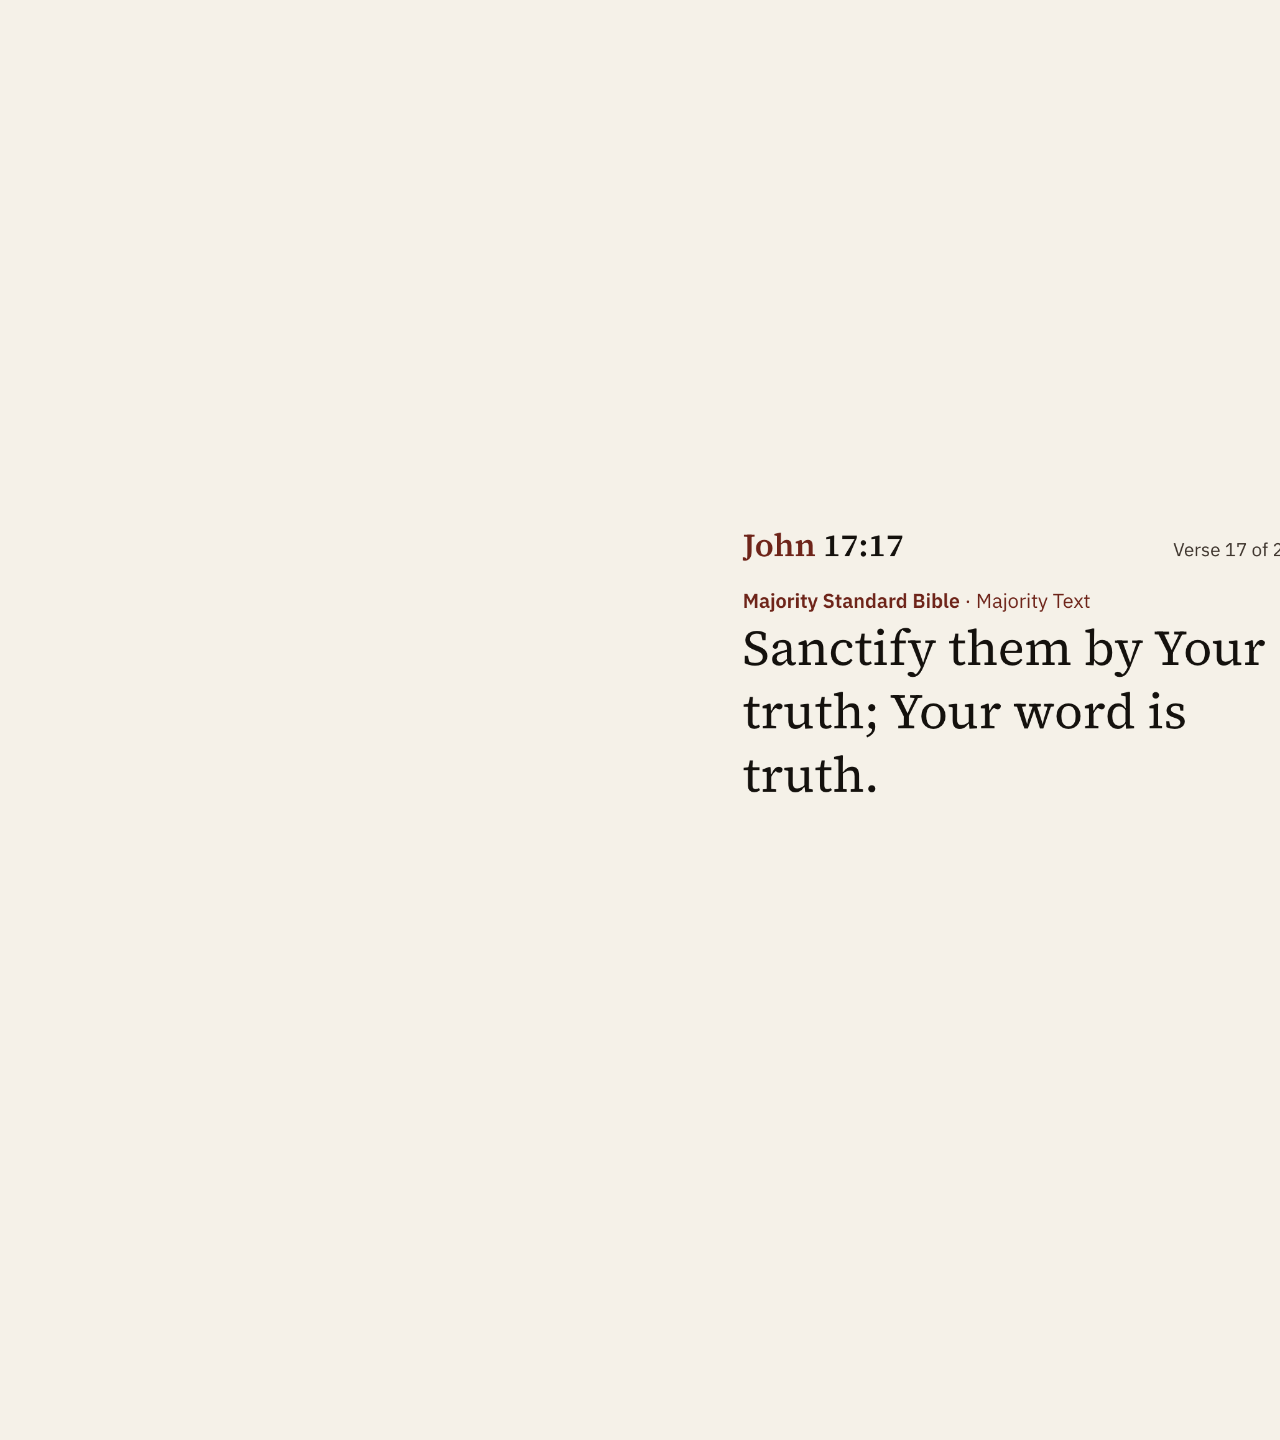
==== branding/banner.html @ 8f9df1e6 "Add channel banner from an app screenshot; pick watermark and profile The app now accepts ?ref=...&f" ====
<!doctype html>
<html lang="en">
<head>
<meta charset="utf-8">
<title>Channel banner</title>
<!--
  YouTube banner, 2560 × 1440. Phones show only the centre 1546 × 423, so the verse
  content is fitted inside that box. The picture is a real screenshot of the app
  (stage.png, made by banner.sh). Add ?guides=1 to see the safe area.
-->
<style>
html, body { margin: 0; }
body { width: 2560px; height: 1440px; position: relative; overflow: hidden; background: #F5F1E8; }
#clip { position: absolute; overflow: hidden; }
img { position: absolute; }
.guide { position: absolute; left: 507px; top: 508px; width: 1546px; height: 423px; outline: 4px dashed #c00; }
</style>
</head>
<body>
<div id="clip"><img id="shot" src="stage.png" alt=""></div>
<script>
// Content box inside the 1920 × 1080 screenshot (header to last line), measured from the image.
const content = { x0: 90, y0: 84, x1: 1830, y1: 726 };
const safe = { x: 507, y: 508, w: 1546, h: 423 };
const pad = 12;
const s = Math.min((safe.w - 2 * pad) / (content.x1 - content.x0), (safe.h - 2 * pad) / (content.y1 - content.y0));
// Show only the content box (so the column rule doesn't run past the text), centred in the safe area.
const clip = document.getElementById("clip"), img = document.getElementById("shot");
const cw = (content.x1 - content.x0) * s, chh = (content.y1 - content.y0) * s;
Object.assign(clip.style, { width: cw + "px", height: chh + "px", left: safe.x + (safe.w - cw) / 2 + "px", top: safe.y + (safe.h - chh) / 2 + "px" });
Object.assign(img.style, { width: 1920 * s + "px", left: -content.x0 * s + "px", top: -content.y0 * s + "px" });
if (new URLSearchParams(location.search).get("guides")) document.body.insertAdjacentHTML("beforeend", '<div class="guide"></div>');
</script>
</body>
</html>
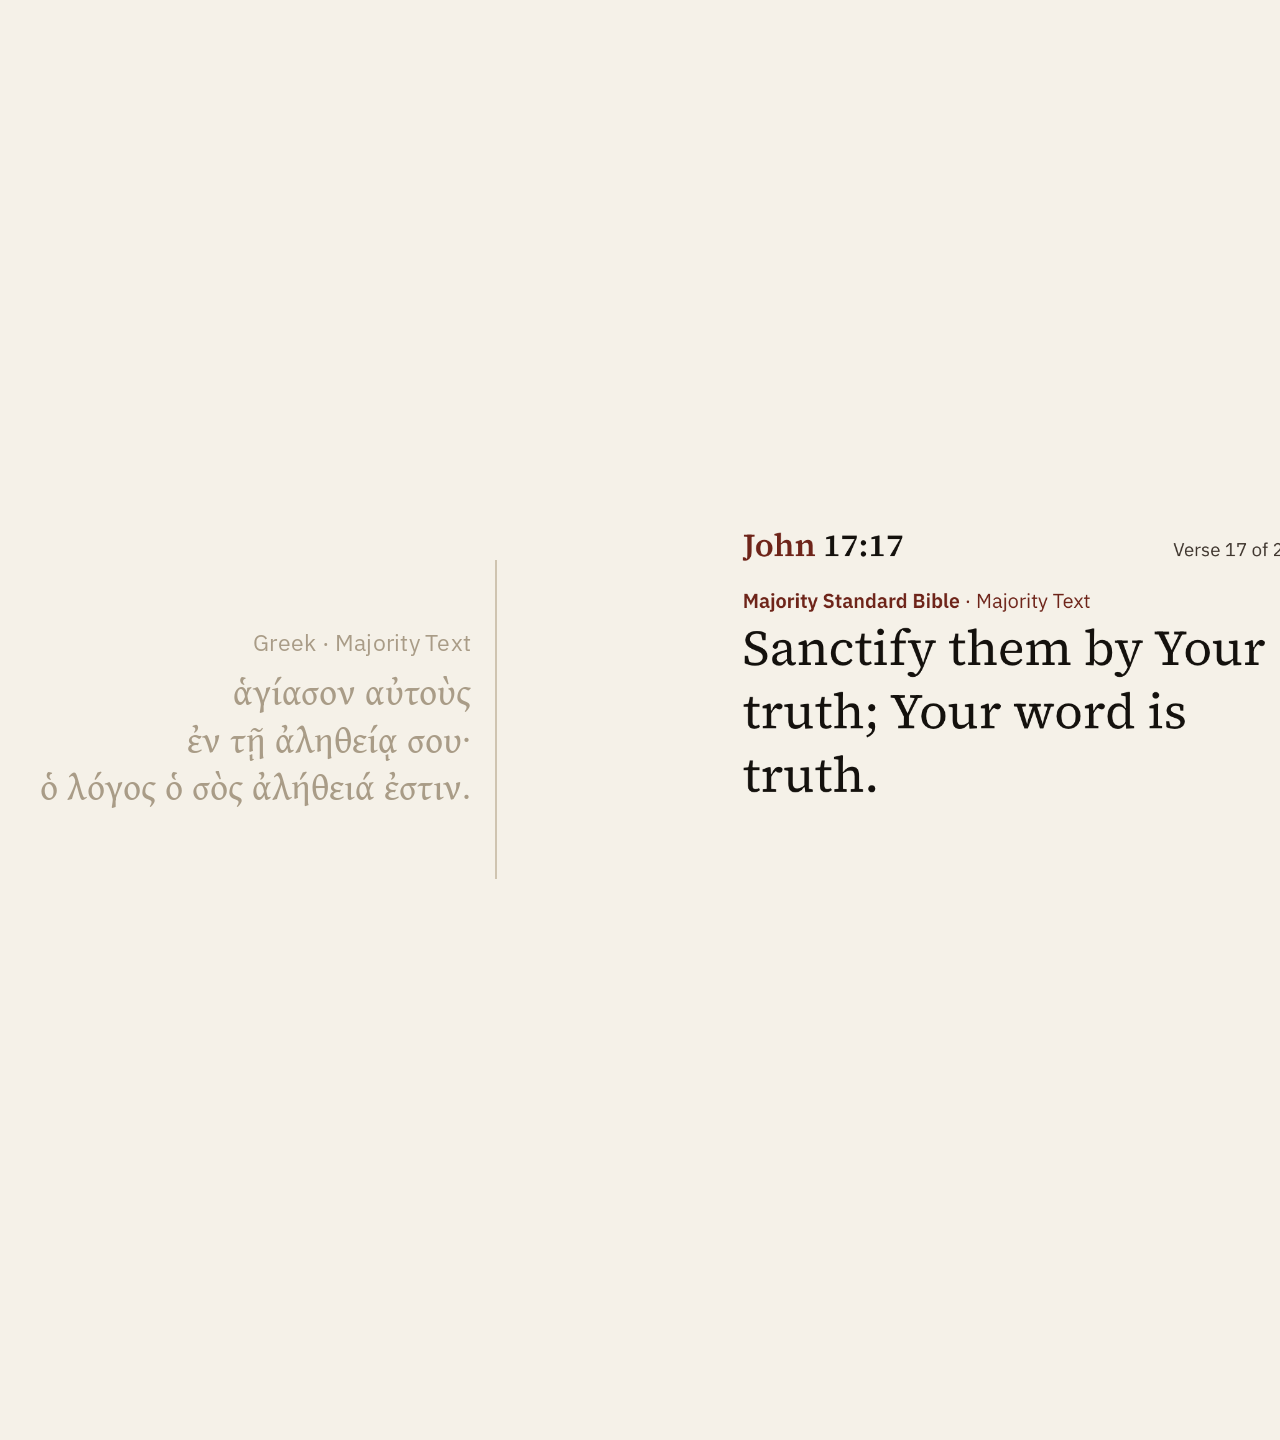
==== commit 22f8eec8: "Banner: add the verse in Greek and Latin on the desktop-only sides Adds Gentium Book Plus Greek subs" ====
--- a/branding/banner.html
+++ b/branding/banner.html
@@ -9,7 +9,19 @@
   (stage.png, made by banner.sh). Add ?guides=1 to see the safe area.
 -->
 <style>
+@font-face { font-family: "Gentium Book Plus"; src: url(../fonts/gentium-book-plus-greek-400-normal.woff2) format("woff2"); unicode-range: U+0370-03FF; }
+@font-face { font-family: "Gentium Book Plus"; src: url(../fonts/gentium-book-plus-greek-ext-400-normal.woff2) format("woff2"); unicode-range: U+1F00-1FFF; }
+@font-face { font-family: "Source Serif 4"; src: url(../fonts/source-serif-4-latin-400-italic.woff2) format("woff2"); font-style: italic; }
+@font-face { font-family: "IBM Plex Sans"; src: url(../fonts/ibm-plex-sans-latin-400-normal.woff2) format("woff2"); }
 html, body { margin: 0; }
+/* Desktop and TV only (outside the phone-safe box): the verse in Greek and Latin, faint. */
+.side { position: absolute; color: #A99C87; line-height: 1.32; }
+.side .lbl { font: 23px/1.3 "IBM Plex Sans", sans-serif; letter-spacing: .01em; margin-bottom: 12px; }
+.side .t { font-size: 36px; }
+.greek .t { font-family: "Gentium Book Plus", serif; }
+.latin .t { font-family: "Source Serif 4", Georgia, serif; font-style: italic; }
+.greek { text-align: right; }
+.vrule { position: absolute; width: 2px; background: #CFC4B0; }
 body { width: 2560px; height: 1440px; position: relative; overflow: hidden; background: #F5F1E8; }
 #clip { position: absolute; overflow: hidden; }
 img { position: absolute; }
@@ -18,6 +30,9 @@
 </head>
 <body>
 <div id="clip"><img id="shot" src="stage.png" alt=""></div>
+<div class="side greek"><div class="lbl">Greek · Majority Text</div><div class="t">ἁγίασον αὐτοὺς<br>ἐν τῇ ἀληθείᾳ σου·<br>ὁ λόγος ὁ σὸς ἀλήθειά ἐστιν.</div></div>
+<div class="side latin"><div class="lbl">Latin · Vulgate</div><div class="t">Sanctifica eos<br>in veritate.<br>Sermo tuus veritas est.</div></div>
+<div class="vrule" id="rl"></div><div class="vrule" id="rr"></div>
 <script>
 // Content box inside the 1920 × 1080 screenshot (header to last line), measured from the image.
 const content = { x0: 90, y0: 84, x1: 1830, y1: 726 };
@@ -29,6 +44,18 @@
 const cw = (content.x1 - content.x0) * s, chh = (content.y1 - content.y0) * s;
 Object.assign(clip.style, { width: cw + "px", height: chh + "px", left: safe.x + (safe.w - cw) / 2 + "px", top: safe.y + (safe.h - chh) / 2 + "px" });
 Object.assign(img.style, { width: 1920 * s + "px", left: -content.x0 * s + "px", top: -content.y0 * s + "px" });
+// Side panels live entirely outside the phone-safe box (phones crop them away cleanly),
+// hugging its edges with a rule, vertically centred on the verse.
+const cy = safe.y + safe.h / 2, gap = 36;
+const greek = document.querySelector(".greek"), latin = document.querySelector(".latin");
+greek.style.right = 2560 - (safe.x - gap) + "px";
+latin.style.left = safe.x + safe.w + gap + "px";
+const ruleH = chh * 0.8;
+Object.assign(document.getElementById("rl").style, { left: safe.x - 12 + "px", top: cy - ruleH / 2 + "px", height: ruleH + "px" });
+Object.assign(document.getElementById("rr").style, { left: safe.x + safe.w + 10 + "px", top: cy - ruleH / 2 + "px", height: ruleH + "px" });
+const place = () => { for (const el of [greek, latin]) el.style.top = cy - el.offsetHeight / 2 + "px"; };
+place();
+document.fonts.ready.then(place);
 if (new URLSearchParams(location.search).get("guides")) document.body.insertAdjacentHTML("beforeend", '<div class="guide"></div>');
 </script>
 </body>
